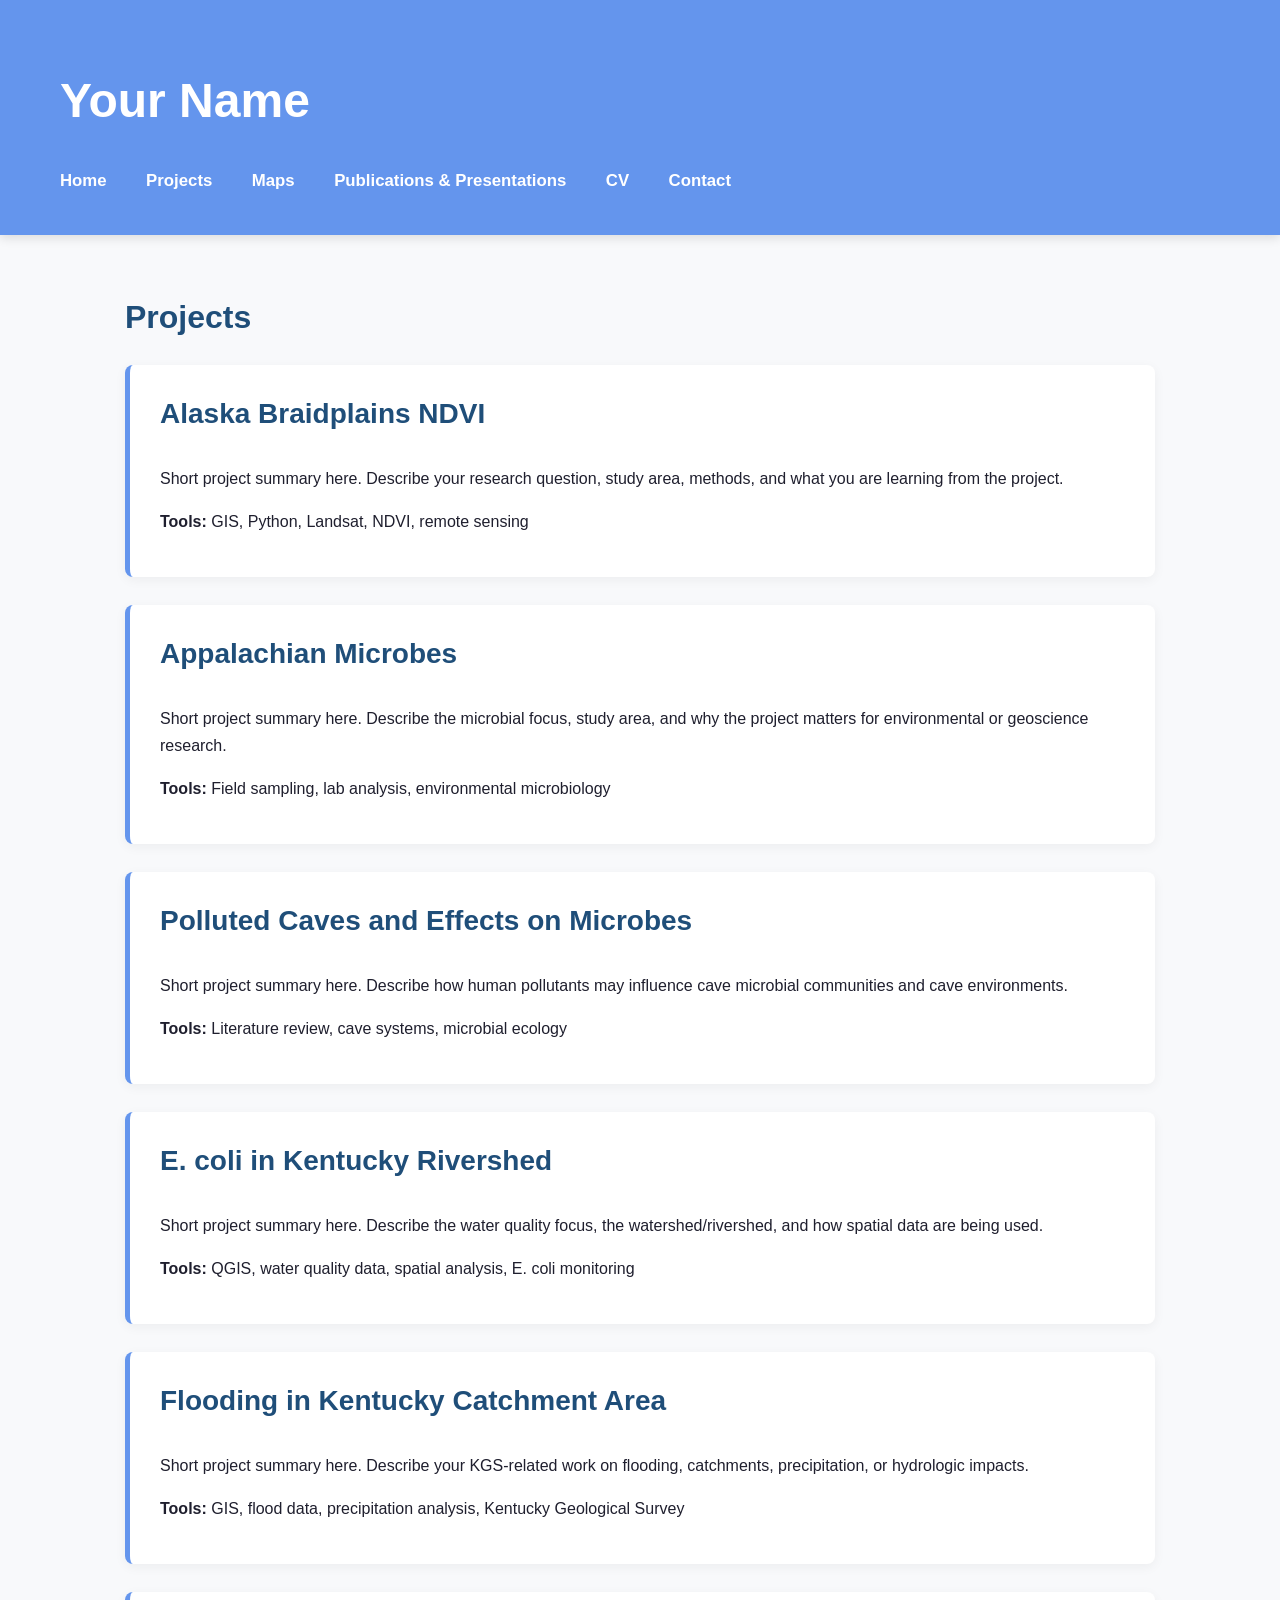
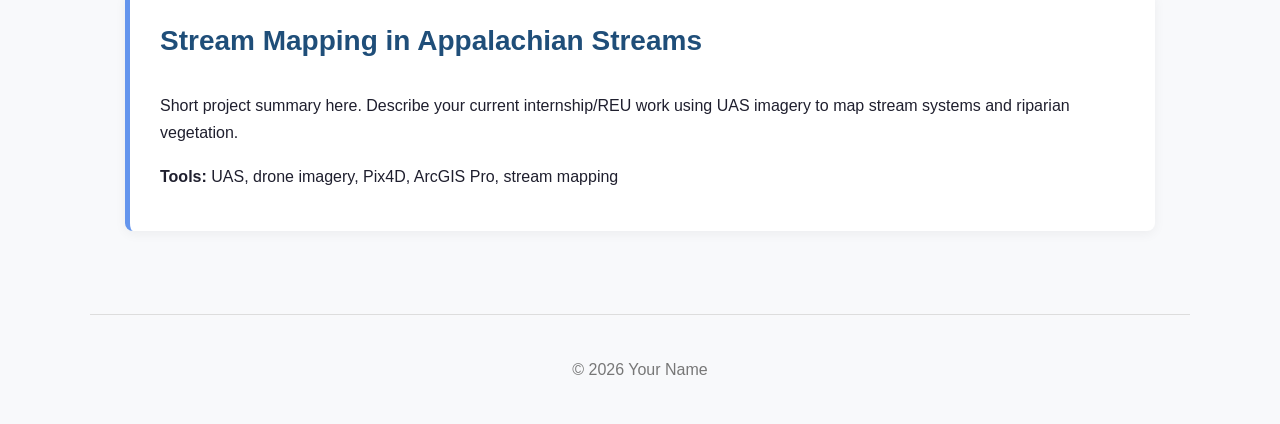
==== projects.html @ 90f6fa5b "Rename projects to projects.html" ====
<!DOCTYPE html>
<html lang="en">
<head>
  <meta charset="UTF-8" />
  <meta name="viewport" content="width=device-width, initial-scale=1.0" />
  <title>Projects | Your Name</title>
  <link rel="stylesheet" href="style.css" />
</head>

<body>

<header class="site-header">
  <h1>Your Name</h1>

  <nav>
    <a href="index.html">Home</a>
    <a href="projects.html">Projects</a>
    <a href="maps.html">Maps</a>
    <a href="publications.html">Publications & Presentations</a>
    <a href="cv.html">CV</a>
    <a href="contact.html">Contact</a>
  </nav>
</header>

<main class="container">

  <h2>Projects</h2>

  <section class="project-section">
    <h3>Alaska Braidplains NDVI</h3>
    <p>
      Short project summary here. Describe your research question, study area, methods,
      and what you are learning from the project.
    </p>
    <p><strong>Tools:</strong> GIS, Python, Landsat, NDVI, remote sensing</p>
  </section>

  <section class="project-section">
    <h3>Appalachian Microbes</h3>
    <p>
      Short project summary here. Describe the microbial focus, study area, and why the
      project matters for environmental or geoscience research.
    </p>
    <p><strong>Tools:</strong> Field sampling, lab analysis, environmental microbiology</p>
  </section>

  <section class="project-section">
    <h3>Polluted Caves and Effects on Microbes</h3>
    <p>
      Short project summary here. Describe how human pollutants may influence cave
      microbial communities and cave environments.
    </p>
    <p><strong>Tools:</strong> Literature review, cave systems, microbial ecology</p>
  </section>

  <section class="project-section">
    <h3>E. coli in Kentucky Rivershed</h3>
    <p>
      Short project summary here. Describe the water quality focus, the watershed/rivershed,
      and how spatial data are being used.
    </p>
    <p><strong>Tools:</strong> QGIS, water quality data, spatial analysis, E. coli monitoring</p>
  </section>

  <section class="project-section">
    <h3>Flooding in Kentucky Catchment Area</h3>
    <p>
      Short project summary here. Describe your KGS-related work on flooding, catchments,
      precipitation, or hydrologic impacts.
    </p>
    <p><strong>Tools:</strong> GIS, flood data, precipitation analysis, Kentucky Geological Survey</p>
  </section>

  <section class="project-section">
    <h3>Stream Mapping in Appalachian Streams</h3>
    <p>
      Short project summary here. Describe your current internship/REU work using UAS
      imagery to map stream systems and riparian vegetation.
    </p>
    <p><strong>Tools:</strong> UAS, drone imagery, Pix4D, ArcGIS Pro, stream mapping</p>
  </section>

</main>

<footer>
  <p>© 2026 Your Name</p>
</footer>

</body>
</html>
---- style.css ----
* {
  box-sizing: border-box;
}

body {
  margin: 0;
  font-family: Arial, Helvetica, sans-serif;
  background: #f8f9fb;
  color: #1f1f2e;
  line-height: 1.7;
}

/* Blue banner */
.site-header {
  background: #6495ED;
  color: white;
  padding: 60px 60px 40px;
  box-shadow: 0 3px 10px rgba(0, 0, 0, 0.12);
}

.site-header h1 {
  font-size: 3rem;
  margin: 0 0 25px;
}

/* Navigation */
nav a {
  color: white;
  text-decoration: none;
  font-weight: bold;
  margin-right: 35px;
  font-size: 1.05rem;
}

nav a:hover {
  text-decoration: underline;
}

/* Main page layout */
.container {
  max-width: 1100px;
  margin: 0 auto;
  padding: 55px 35px;
}

.intro {
  display: grid;
  grid-template-columns: 310px 1fr;
  gap: 60px;
  align-items: start;
  margin-bottom: 60px;
}

/* Profile image */
.profile-pic {
  width: 280px;
  height: 280px;
  border-radius: 50%;
  object-fit: cover;
  display: block;
}

.contact-links {
  margin-top: 30px;
  font-size: 1rem;
}

.contact-links p {
  margin: 14px 0;
}

/* Text */
h2 {
  font-size: 2rem;
  margin-top: 0;
  margin-bottom: 20px;
  color: #1f4e79;
}

h3 {
  color: #1f4e79;
}

.about p {
  font-size: 1.08rem;
  margin-bottom: 22px;
}

section {
  margin-bottom: 55px;
}

/* Interest cards */
.interest-grid {
  display: grid;
  grid-template-columns: repeat(3, 1fr);
  gap: 18px;
}

.interest-card {
  background: #eef4ff;
  color: #1754a6;
  padding: 18px 22px;
  border-radius: 8px;
  font-weight: bold;
}

/* Homepage project cards */
.project-grid {
  display: grid;
  grid-template-columns: repeat(3, 1fr);
  gap: 28px;
}

.project-card {
  background: white;
  border: 1px solid #ddd;
  border-top: 5px solid #6495ED;
  border-radius: 8px;
  padding: 25px;
  box-shadow: 0 3px 12px rgba(0, 0, 0, 0.05);
  transition: transform 0.2s ease;
}

.project-card:hover {
  transform: translateY(-3px);
}

.project-icon {
  font-size: 2.2rem;
  margin-bottom: 10px;
}

.project-card h3 {
  margin-top: 0;
}

/* Projects page sections */
.project-section {
  background: white;
  border-left: 5px solid #6495ED;
  padding: 25px 30px;
  margin-bottom: 28px;
  border-radius: 8px;
  box-shadow: 0 3px 12px rgba(0, 0, 0, 0.05);
  transition: transform 0.2s ease;
}

.project-section:hover {
  transform: translateY(-3px);
}

.project-section h3 {
  margin-top: 0;
  color: #1f4e79;
  font-size: 1.75rem;
}

/* Optional project image layout */
.project-page-card {
  display: flex;
  gap: 30px;
  margin-bottom: 50px;
  align-items: center;
}

.project-page-card img {
  width: 300px;
  height: 220px;
  object-fit: cover;
  border-radius: 8px;
}

/* Education */
.education {
  display: flex;
  gap: 25px;
  align-items: center;
}

.edu-icon {
  font-size: 3rem;
}

/* Footer */
footer {
  max-width: 1100px;
  margin: 0 auto;
  padding: 25px 35px;
  text-align: center;
  color: #777;
  border-top: 1px solid #ddd;
}

/* Mobile-friendly layout */
@media (max-width: 800px) {
  .site-header {
    padding: 35px 25px;
  }

  .site-header h1 {
    font-size: 2.3rem;
  }

  nav a {
    display: block;
    margin: 10px 0;
  }

  .intro {
    grid-template-columns: 1fr;
    gap: 30px;
  }

  .profile-pic {
    width: 220px;
    height: 220px;
  }

  .interest-grid,
  .project-grid {
    grid-template-columns: 1fr;
  }

  .project-page-card {
    flex-direction: column;
    align-items: flex-start;
  }

  .project-page-card img {
    width: 100%;
    height: auto;
  }
}
.project-layout {
display: flex;
gap: 30px;
align-items: flex-start;
}

.project-thumbnail {
width: 280px;
height: 200px;
object-fit: cover;
border-radius: 8px;
flex-shrink: 0;
}

.project-layout p {
margin-bottom: 15px;
}

.project-layout a {
color: #6495ED;
font-weight: bold;
text-decoration: none;
}

.project-layout a:hover {
text-decoration: underline;
}
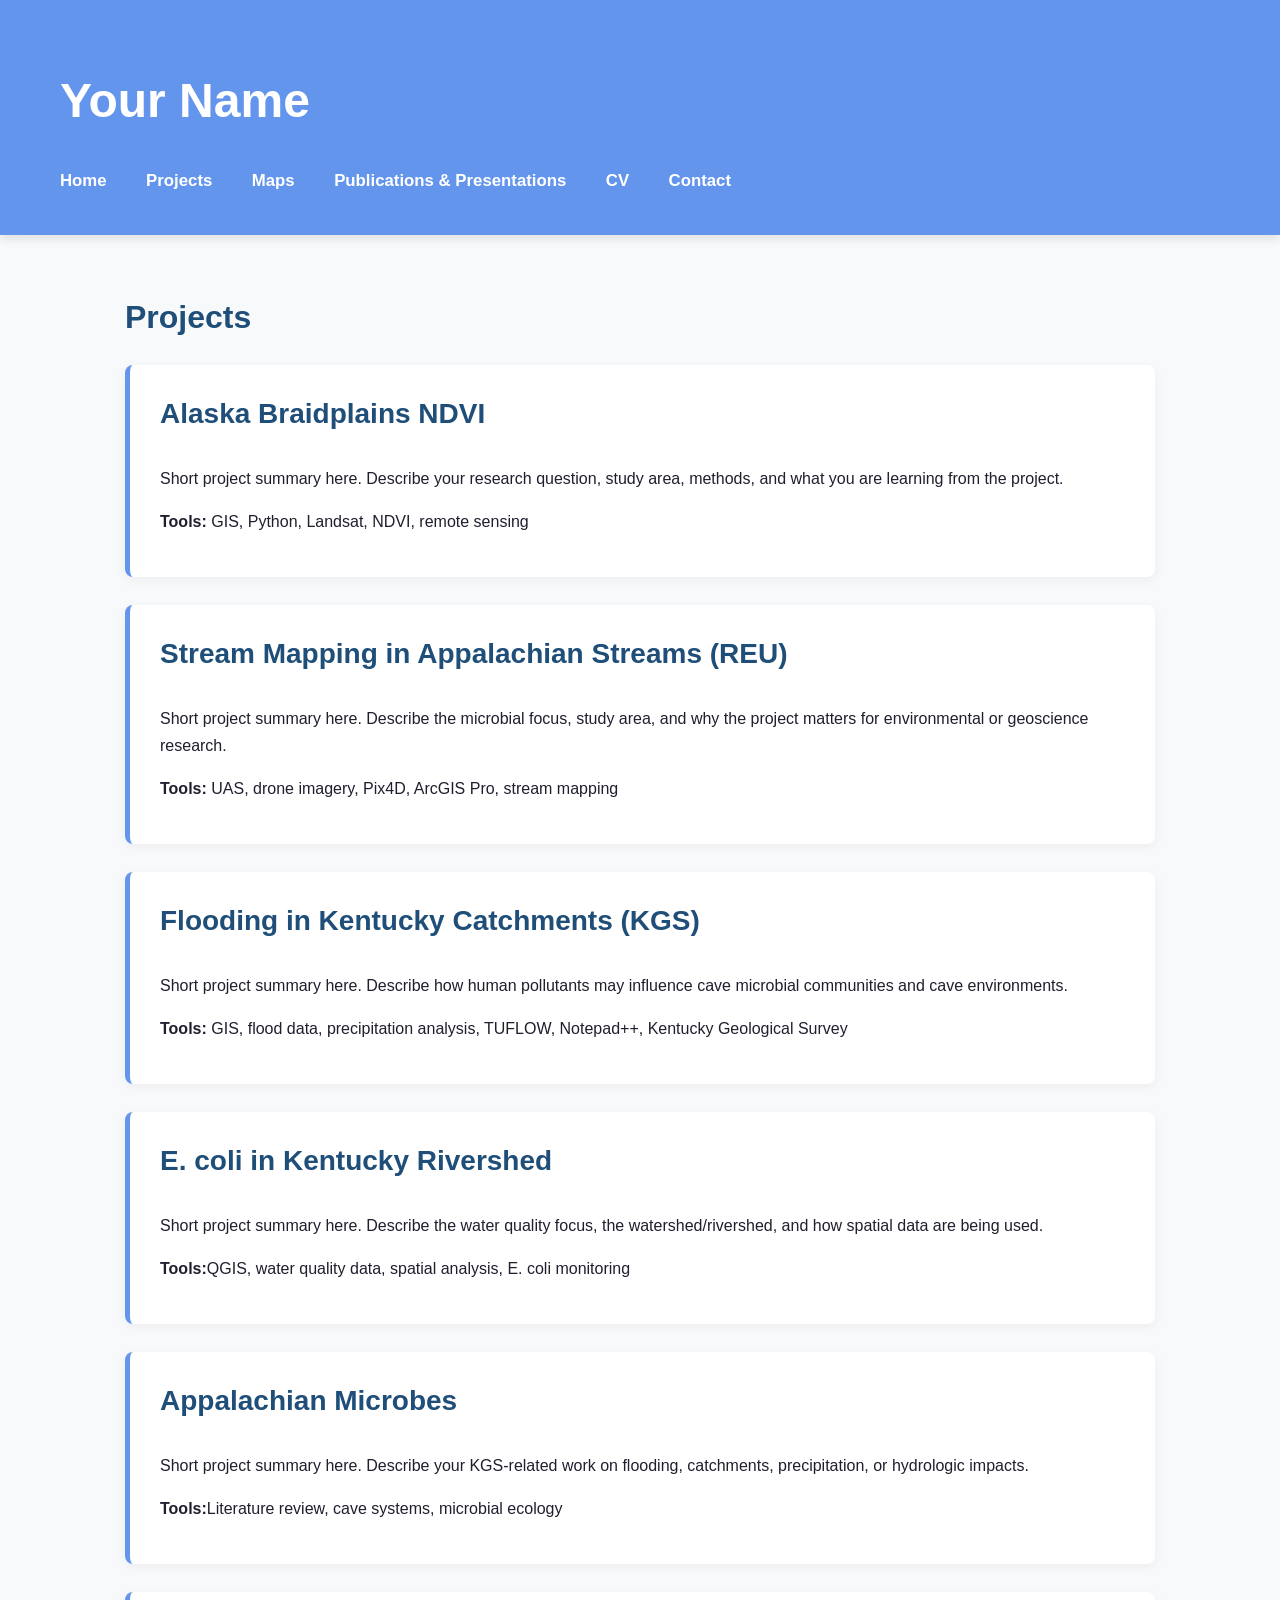
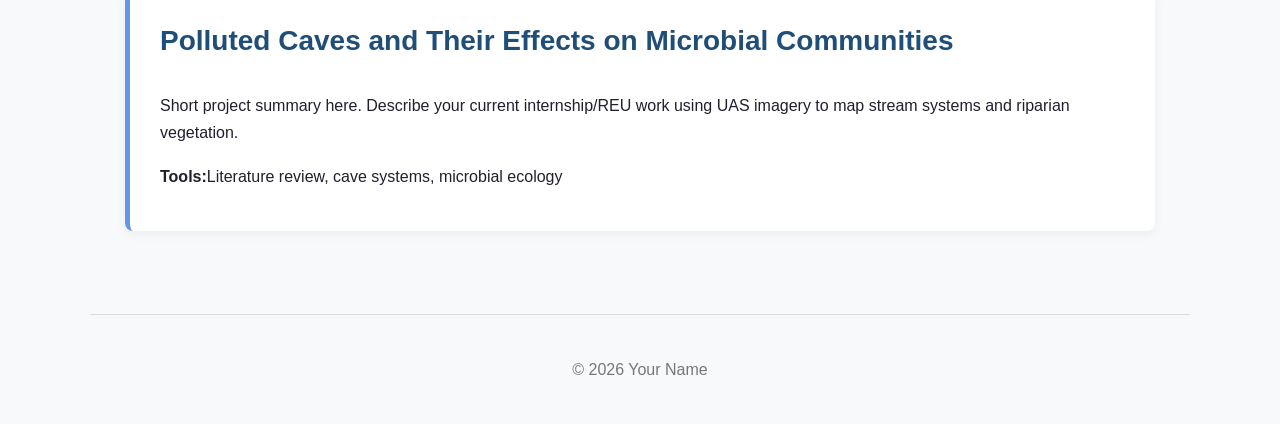
==== commit b63dd7e1: "Update projects.html" ====
--- a/projects.html
+++ b/projects.html
@@ -3,7 +3,7 @@
 <head>
   <meta charset="UTF-8" />
   <meta name="viewport" content="width=device-width, initial-scale=1.0" />
-  <title>Projects | Your Name</title>
+  <title>Projects | Vicky Apostolides</title>
   <link rel="stylesheet" href="style.css" />
 </head>
 
@@ -36,21 +36,21 @@
   </section>
 
   <section class="project-section">
-    <h3>Appalachian Microbes</h3>
+    <h3>Stream Mapping in Appalachian Streams (REU)</h3>
     <p>
       Short project summary here. Describe the microbial focus, study area, and why the
       project matters for environmental or geoscience research.
     </p>
-    <p><strong>Tools:</strong> Field sampling, lab analysis, environmental microbiology</p>
+    <p><strong>Tools:</strong> UAS, drone imagery, Pix4D, ArcGIS Pro, stream mapping</p>
   </section>
 
   <section class="project-section">
-    <h3>Polluted Caves and Effects on Microbes</h3>
+    <h3>Flooding in Kentucky Catchments (KGS)</h3>
     <p>
       Short project summary here. Describe how human pollutants may influence cave
       microbial communities and cave environments.
     </p>
-    <p><strong>Tools:</strong> Literature review, cave systems, microbial ecology</p>
+    <p><strong>Tools:</strong> GIS, flood data, precipitation analysis, TUFLOW, Notepad++, Kentucky Geological Survey</p>
   </section>
 
   <section class="project-section">
@@ -59,25 +59,25 @@
       Short project summary here. Describe the water quality focus, the watershed/rivershed,
       and how spatial data are being used.
     </p>
-    <p><strong>Tools:</strong> QGIS, water quality data, spatial analysis, E. coli monitoring</p>
+    <p><strong>Tools:</strong>QGIS, water quality data, spatial analysis, E. coli monitoring</p>
   </section>
 
   <section class="project-section">
-    <h3>Flooding in Kentucky Catchment Area</h3>
+    <h3>Appalachian Microbes</h3>
     <p>
       Short project summary here. Describe your KGS-related work on flooding, catchments,
       precipitation, or hydrologic impacts.
     </p>
-    <p><strong>Tools:</strong> GIS, flood data, precipitation analysis, Kentucky Geological Survey</p>
+    <p><strong>Tools:</strong>Literature review, cave systems, microbial ecology</p>
   </section>
 
   <section class="project-section">
-    <h3>Stream Mapping in Appalachian Streams</h3>
+    <h3>Polluted Caves and Their Effects on Microbial Communities</h3>
     <p>
       Short project summary here. Describe your current internship/REU work using UAS
       imagery to map stream systems and riparian vegetation.
     </p>
-    <p><strong>Tools:</strong> UAS, drone imagery, Pix4D, ArcGIS Pro, stream mapping</p>
+    <p><strong>Tools:</strong>Literature review, cave systems, microbial ecology</p>
   </section>
 
 </main>
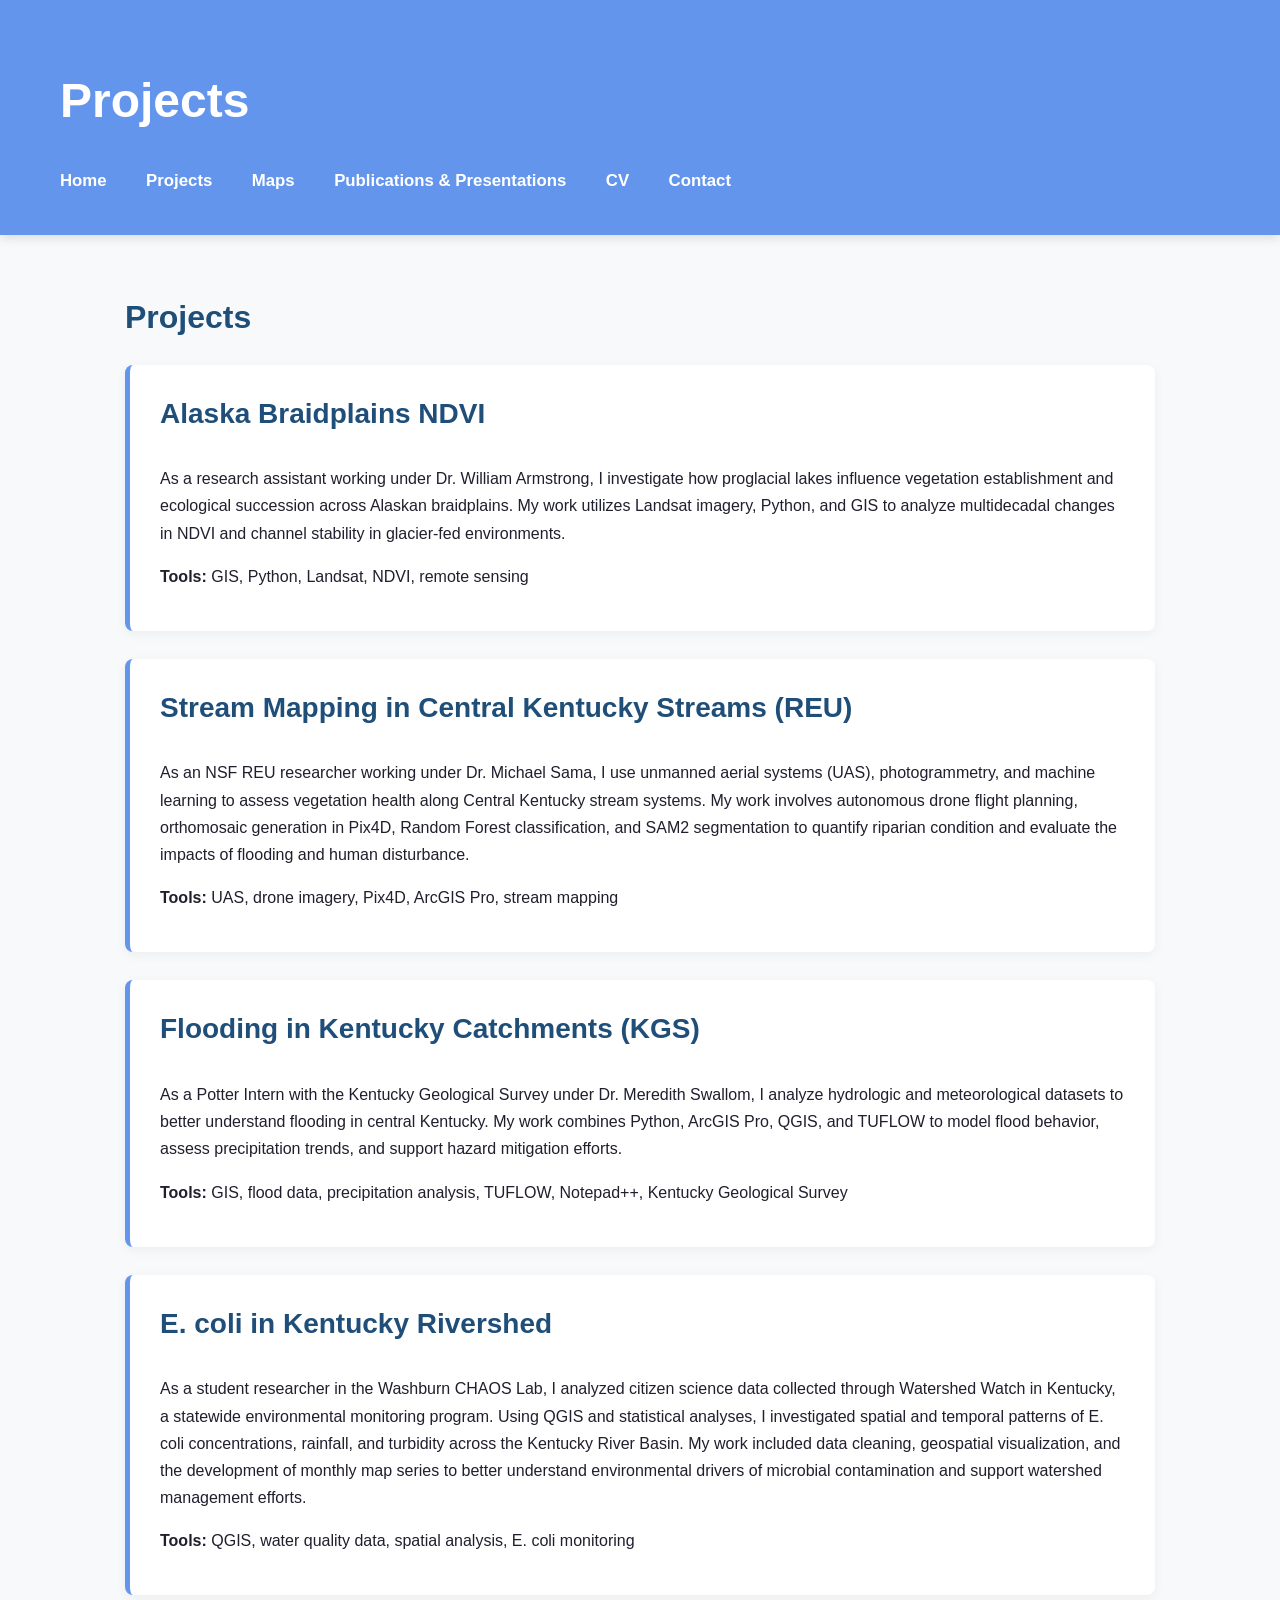
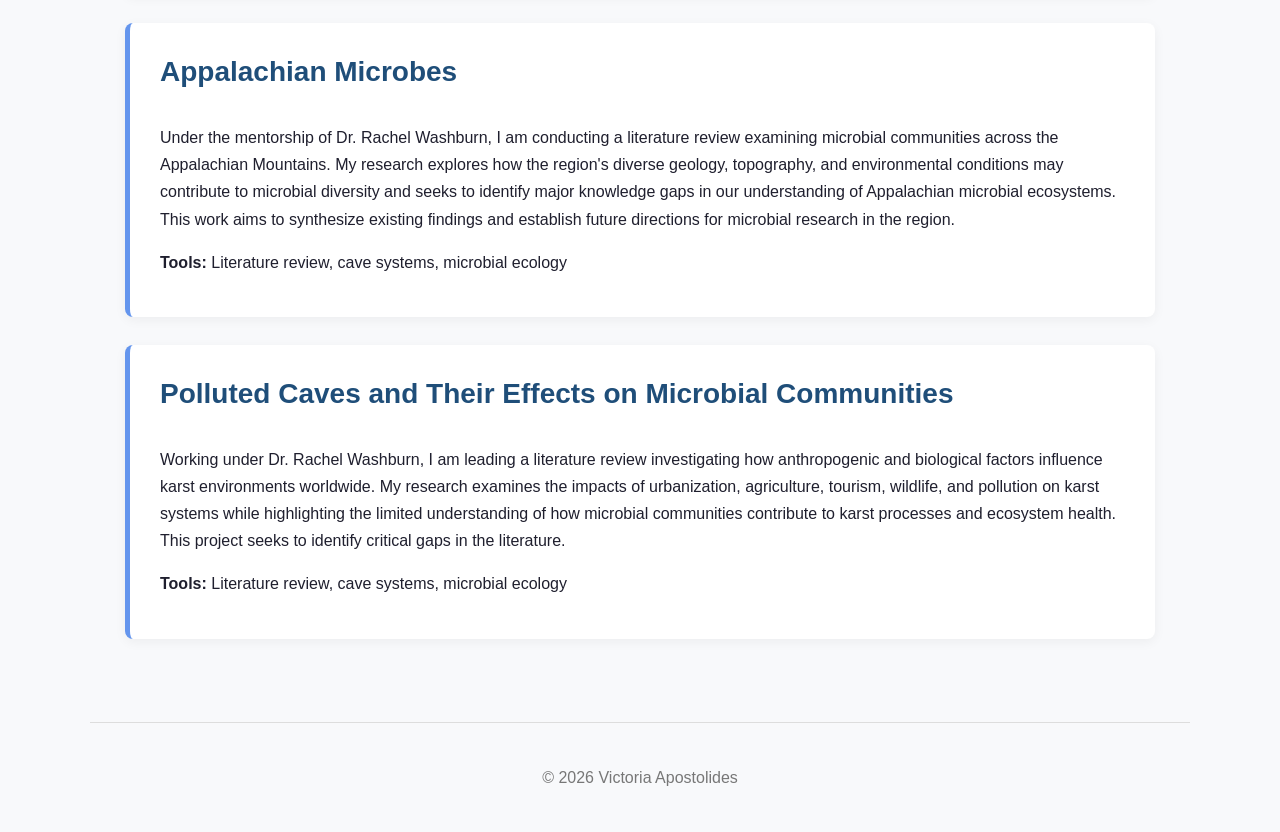
==== commit 32ce4492: "Update projects.html" ====
--- a/projects.html
+++ b/projects.html
@@ -10,7 +10,7 @@
 <body>
 
 <header class="site-header">
-  <h1>Your Name</h1>
+  <h1>Projects</h1>
 
   <nav>
     <a href="index.html">Home</a>
@@ -29,17 +29,20 @@
   <section class="project-section">
     <h3>Alaska Braidplains NDVI</h3>
     <p>
-      Short project summary here. Describe your research question, study area, methods,
-      and what you are learning from the project.
+      As a research assistant working under Dr. William Armstrong, I investigate how proglacial lakes influence vegetation establishment
+      and ecological succession across Alaskan braidplains. My work utilizes Landsat imagery, Python, and GIS to analyze multidecadal changes
+      in NDVI and channel stability in glacier-fed environments.
     </p>
     <p><strong>Tools:</strong> GIS, Python, Landsat, NDVI, remote sensing</p>
   </section>
 
   <section class="project-section">
-    <h3>Stream Mapping in Appalachian Streams (REU)</h3>
+    <h3>Stream Mapping in Central Kentucky Streams (REU)</h3>
     <p>
-      Short project summary here. Describe the microbial focus, study area, and why the
-      project matters for environmental or geoscience research.
+      As an NSF REU researcher working under Dr. Michael Sama, I use unmanned aerial systems (UAS), photogrammetry, and machine learning
+      to assess vegetation health along Central Kentucky stream systems. My work involves autonomous drone flight planning, orthomosaic generation
+      in Pix4D, Random Forest classification, and SAM2 segmentation to quantify riparian condition and evaluate the impacts of flooding 
+      and human disturbance.
     </p>
     <p><strong>Tools:</strong> UAS, drone imagery, Pix4D, ArcGIS Pro, stream mapping</p>
   </section>
@@ -47,8 +50,9 @@
   <section class="project-section">
     <h3>Flooding in Kentucky Catchments (KGS)</h3>
     <p>
-      Short project summary here. Describe how human pollutants may influence cave
-      microbial communities and cave environments.
+      As a Potter Intern with the Kentucky Geological Survey under Dr. Meredith Swallom, I analyze hydrologic and meteorological datasets to better
+      understand flooding in central Kentucky. My work combines Python, ArcGIS Pro, QGIS, and TUFLOW to model flood behavior, assess precipitation trends,
+      and support hazard mitigation efforts.
     </p>
     <p><strong>Tools:</strong> GIS, flood data, precipitation analysis, TUFLOW, Notepad++, Kentucky Geological Survey</p>
   </section>
@@ -56,34 +60,39 @@
   <section class="project-section">
     <h3>E. coli in Kentucky Rivershed</h3>
     <p>
-      Short project summary here. Describe the water quality focus, the watershed/rivershed,
-      and how spatial data are being used.
+      As a student researcher in the Washburn CHAOS Lab, I analyzed citizen science data collected through Watershed Watch in Kentucky, a statewide environmental
+      monitoring program. Using QGIS and statistical analyses, I investigated spatial and temporal patterns of E. coli concentrations, rainfall, and turbidity across
+      the Kentucky River Basin. My work included data cleaning, geospatial visualization, and the development of monthly map series to better understand environmental
+      drivers of microbial contamination and support watershed management efforts.
     </p>
-    <p><strong>Tools:</strong>QGIS, water quality data, spatial analysis, E. coli monitoring</p>
+    <p><strong>Tools:</strong> QGIS, water quality data, spatial analysis, E. coli monitoring</p>
   </section>
 
   <section class="project-section">
     <h3>Appalachian Microbes</h3>
     <p>
-      Short project summary here. Describe your KGS-related work on flooding, catchments,
-      precipitation, or hydrologic impacts.
+      Under the mentorship of Dr. Rachel Washburn, I am conducting a literature review examining microbial communities across the Appalachian Mountains. 
+      My research explores how the region's diverse geology, topography, and environmental conditions may contribute to microbial diversity and seeks to 
+      identify major knowledge gaps in our understanding of Appalachian microbial ecosystems. This work aims to synthesize existing findings and establish
+      future directions for microbial research in the region.
     </p>
-    <p><strong>Tools:</strong>Literature review, cave systems, microbial ecology</p>
+    <p><strong>Tools:</strong> Literature review, cave systems, microbial ecology</p>
   </section>
 
   <section class="project-section">
     <h3>Polluted Caves and Their Effects on Microbial Communities</h3>
     <p>
-      Short project summary here. Describe your current internship/REU work using UAS
-      imagery to map stream systems and riparian vegetation.
+      Working under Dr. Rachel Washburn, I am leading a literature review investigating how anthropogenic and biological factors influence karst environments
+      worldwide. My research examines the impacts of urbanization, agriculture, tourism, wildlife, and pollution on karst systems while highlighting the limited 
+      understanding of how microbial communities contribute to karst processes and ecosystem health. This project seeks to identify critical gaps in the literature.
     </p>
-    <p><strong>Tools:</strong>Literature review, cave systems, microbial ecology</p>
+    <p><strong>Tools:</strong> Literature review, cave systems, microbial ecology</p>
   </section>
 
 </main>
 
 <footer>
-  <p>© 2026 Your Name</p>
+  <p>© 2026 Victoria Apostolides</p>
 </footer>
 
 </body>
